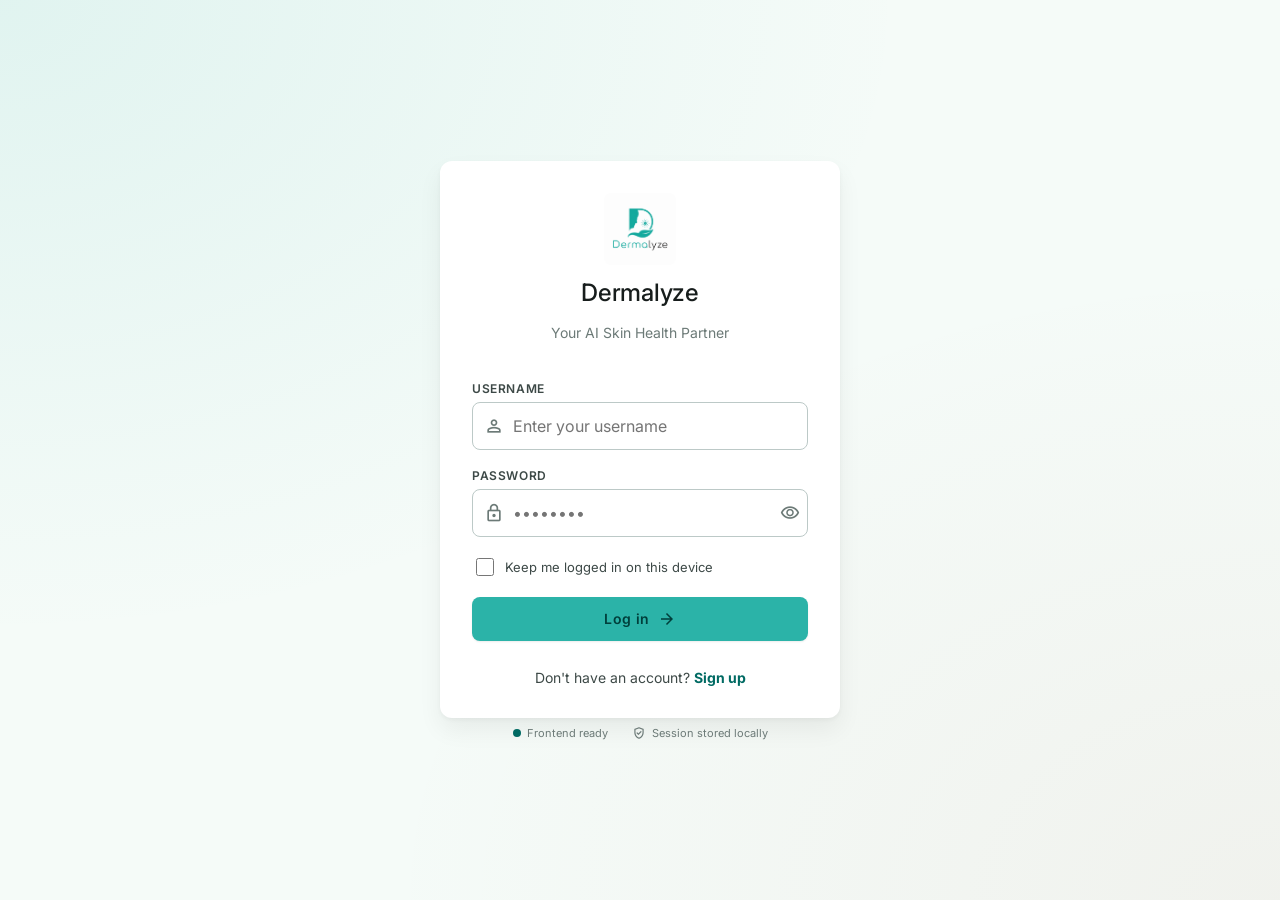
==== frontend/dashboard.html @ 114fb6b7 "Build HTML/CSS frontend and connect it to the FastAPI backend Implements the 8 designed screens (log" ====
<!DOCTYPE html>
<html lang="en">
<head>
  <meta charset="UTF-8">
  <meta name="viewport" content="width=device-width, initial-scale=1.0">
  <title>Dermalyze — Dashboard</title>
  <link rel="preconnect" href="https://fonts.googleapis.com">
  <link href="https://fonts.googleapis.com/css2?family=Inter:wght@300;400;500;600;700;800&display=swap" rel="stylesheet">
  <link href="https://fonts.googleapis.com/css2?family=Material+Symbols+Outlined:wght,FILL@100..700,0..1&display=swap" rel="stylesheet">
  <link rel="stylesheet" href="css/style.css">
</head>
<body>
  <div class="app-frame">
    <header class="topbar">
      <div class="topbar-left">
        <img class="topbar-logo" src="assets/images/logo.png" alt="">
        <span class="topbar-title">Dermalyze</span>
      </div>
      <button class="avatar-btn" data-account-btn aria-label="Account">
        <span class="material-symbols-outlined">account_circle</span>
      </button>
    </header>

    <main class="screen">
      <div>
        <p class="text-body-md text-outline" style="margin: 0;">Welcome back,</p>
        <h1 class="text-headline-md" style="margin: 2px 0 0;" data-username>there</h1>
      </div>

      <a href="body-part.html" class="card" style="display:flex; align-items:center; gap:16px; text-decoration:none; border-color: var(--primary-container);">
        <div style="width:56px; height:56px; border-radius: var(--radius-lg); background: color-mix(in srgb, var(--primary-container) 18%, transparent); display:flex; align-items:center; justify-content:center; flex-shrink:0;">
          <span class="material-symbols-outlined icon-filled text-primary" style="font-size:30px;">add_a_photo</span>
        </div>
        <div style="flex:1;">
          <h2 class="text-headline-sm" style="margin:0 0 2px;">Start a new scan</h2>
          <p class="text-body-md text-on-surface-variant" style="margin:0;">Select a body area, upload a photo, get an AI read</p>
        </div>
        <span class="material-symbols-outlined text-outline">chevron_right</span>
      </a>

      <a href="hospitals.html" class="card" style="display:flex; align-items:center; gap:16px; text-decoration:none;">
        <div style="width:56px; height:56px; border-radius: var(--radius-lg); background: var(--surface-container-high); display:flex; align-items:center; justify-content:center; flex-shrink:0;">
          <span class="material-symbols-outlined text-primary" style="font-size:30px;">medical_services</span>
        </div>
        <div style="flex:1;">
          <h2 class="text-headline-sm" style="margin:0 0 2px;">Find a dermatologist</h2>
          <p class="text-body-md text-on-surface-variant" style="margin:0;">Nearby clinics, sorted by distance</p>
        </div>
        <span class="material-symbols-outlined text-outline">chevron_right</span>
      </a>

      <div class="disclaimer">
        <span class="material-symbols-outlined">info</span>
        <p>Dermalyze provides AI-assisted, informational analysis only — it is not a medical diagnosis. Always consult a licensed dermatologist about any skin concern.</p>
      </div>
    </main>

    <nav class="bottom-nav">
      <a class="nav-item active" href="dashboard.html">
        <span class="material-symbols-outlined">dashboard</span>
        <span class="label">Dashboard</span>
      </a>
      <a class="nav-item" href="body-part.html">
        <span class="material-symbols-outlined">add_a_photo</span>
        <span class="label">New Scan</span>
      </a>
      <a class="nav-item" href="hospitals.html">
        <span class="material-symbols-outlined">medical_services</span>
        <span class="label">Clinics</span>
      </a>
    </nav>
  </div>

  <script src="js/config.js"></script>
  <script src="js/api.js"></script>
  <script src="js/auth.js"></script>
  <script src="js/nav.js"></script>
  <script>
    requireAuth();
  </script>
</body>
</html>
---- frontend/css/style.css ----
/* ==========================================================================
   Dermalyze — design tokens + components
   Palette/type scale carried over from the Stitch mockups (Frontend/*.txt)
   so every screen stays visually consistent with the original design.
   ========================================================================== */

:root {
  /* --- color: light (from the mockups' Tailwind theme) --- */
  --primary: #006a63;
  --primary-container: #2bb3a8;
  --on-primary: #ffffff;
  --on-primary-container: #003f3b;
  --on-primary-fixed-variant: #00504a;
  --inverse-primary: #5ddace;

  --secondary: #5f5e5e;
  --on-secondary: #ffffff;

  --tertiary: #984725;
  --tertiary-container: #ea8760;

  --error: #ba1a1a;
  --on-error: #ffffff;
  --error-container: #ffdad6;
  --on-error-container: #93000a;

  --background: #f5fbf8;
  --surface: #f5fbf8;
  --surface-bright: #f5fbf8;
  --surface-container-lowest: #ffffff;
  --surface-container-low: #eff5f3;
  --surface-container: #e9efed;
  --surface-container-high: #e4e9e7;
  --surface-container-highest: #dee4e2;
  --surface-variant: #dee4e2;
  --surface-dim: #d5dbd9;

  --on-background: #171d1c;
  --on-surface: #171d1c;
  --on-surface-variant: #3d4947;
  --inverse-surface: #2c3231;
  --inverse-on-surface: #ecf2f0;

  --outline: #6c7a77;
  --outline-variant: #bcc9c7;

  /* --- spacing / radius scale --- */
  --container-padding: 16px;
  --touch-target-min: 44px;
  --unit: 4px;
  --stack-gap: 12px;
  --section-gap: 24px;

  --radius-sm: 4px;
  --radius-lg: 8px;
  --radius-xl: 12px;
  --radius-full: 9999px;

  /* --- type scale --- */
  --font-body: "Inter", -apple-system, BlinkMacSystemFont, "Segoe UI", sans-serif;

  color-scheme: light;
}

@media (prefers-color-scheme: dark) {
  :root {
    --primary: #5ddace;
    --primary-container: #00504a;
    --on-primary: #00382f;
    --on-primary-container: #7cf6ea;
    --on-primary-fixed-variant: #7cf6ea;
    --inverse-primary: #006a63;

    --secondary: #c8c6c6;
    --on-secondary: #303030;

    --tertiary: #ffb59a;
    --tertiary-container: #793010;

    --error: #ffb4ab;
    --on-error: #690005;
    --error-container: #93000a;
    --on-error-container: #ffdad6;

    --background: #0e1513;
    --surface: #0e1513;
    --surface-bright: #343b39;
    --surface-container-lowest: #090f0e;
    --surface-container-low: #171d1c;
    --surface-container: #1b211f;
    --surface-container-high: #252b2a;
    --surface-container-highest: #303635;
    --surface-variant: #3d4947;
    --surface-dim: #0e1513;

    --on-background: #dee4e2;
    --on-surface: #dee4e2;
    --on-surface-variant: #bcc9c7;
    --inverse-surface: #dee4e2;
    --inverse-on-surface: #2c3231;

    --outline: #869390;
    --outline-variant: #3d4947;

    color-scheme: dark;
  }
}

/* --- reset --- */
* { box-sizing: border-box; }
html, body { margin: 0; padding: 0; }
body {
  font-family: var(--font-body);
  background: var(--background);
  color: var(--on-background);
  -webkit-font-smoothing: antialiased;
  min-height: 100vh;
}
img { max-width: 100%; display: block; }
a { color: inherit; }
button { font-family: inherit; }

.material-symbols-outlined {
  font-variation-settings: "FILL" 0, "wght" 400, "GRAD" 0, "opsz" 24;
  user-select: none;
  line-height: 1;
}
.icon-filled { font-variation-settings: "FILL" 1, "wght" 400, "GRAD" 0, "opsz" 24; }

/* --- type utilities --- */
.text-display { font-size: 32px; line-height: 40px; letter-spacing: -0.02em; font-weight: 300; }
.text-display-mobile { font-size: 28px; line-height: 36px; font-weight: 300; }
.text-headline-md { font-size: 24px; line-height: 32px; letter-spacing: -0.01em; font-weight: 500; }
.text-headline-sm { font-size: 20px; line-height: 28px; font-weight: 600; }
.text-body-lg { font-size: 16px; line-height: 24px; font-weight: 400; }
.text-body-md { font-size: 14px; line-height: 20px; font-weight: 400; }
.text-label-md { font-size: 12px; line-height: 16px; letter-spacing: 0.05em; font-weight: 600; }
.text-label-sm { font-size: 11px; line-height: 14px; font-weight: 500; }
.uppercase-label { text-transform: uppercase; letter-spacing: 0.08em; }

.text-primary { color: var(--primary); }
.text-secondary { color: var(--secondary); }
.text-outline { color: var(--outline); }
.text-error { color: var(--error); }
.text-on-surface-variant { color: var(--on-surface-variant); }

/* ==========================================================================
   App shell: mobile-first frame, phone-width card on wider viewports
   ========================================================================== */
.app-frame {
  width: 100%;
  max-width: 430px;
  margin: 0 auto;
  min-height: 100vh;
  background: var(--background);
  position: relative;
  display: flex;
  flex-direction: column;
}
@media (min-width: 640px) {
  body { background: var(--surface-container); }
  .app-frame {
    min-height: calc(100vh - 48px);
    margin: 24px auto;
    border-radius: var(--radius-xl);
    box-shadow: 0 2px 4px rgba(0, 0, 0, 0.06), 0 16px 32px rgba(0, 0, 0, 0.08);
    overflow: hidden;
  }
}

/* --- top app bar --- */
.topbar {
  position: sticky;
  top: 0;
  z-index: 20;
  height: 56px;
  min-height: 56px;
  background: var(--surface);
  box-shadow: 0 1px 2px rgba(0, 0, 0, 0.06);
  display: flex;
  align-items: center;
  justify-content: space-between;
  padding: 0 var(--container-padding);
}
.topbar-left { display: flex; align-items: center; gap: 12px; min-width: 0; }
.topbar-title { font-size: 18px; font-weight: 700; color: var(--primary); white-space: nowrap; overflow: hidden; text-overflow: ellipsis; }
.topbar-logo { height: 28px; width: 28px; object-fit: contain; border-radius: var(--radius-sm); flex-shrink: 0; }
.icon-btn {
  display: flex; align-items: center; justify-content: center;
  width: 40px; height: 40px; border-radius: var(--radius-full);
  border: none; background: transparent; color: var(--primary);
  cursor: pointer; transition: background 0.15s ease, transform 0.1s ease;
}
.icon-btn:hover { background: var(--surface-container-low); }
.icon-btn:active { transform: scale(0.94); }
.avatar-btn {
  width: 36px; height: 36px; border-radius: var(--radius-full);
  border: 1px solid var(--outline-variant); background: var(--surface-container-high);
  display: flex; align-items: center; justify-content: center; color: var(--secondary);
  cursor: pointer;
}

/* --- content area --- */
.screen {
  flex: 1;
  padding: var(--container-padding);
  padding-bottom: calc(80px + var(--container-padding));
  display: flex;
  flex-direction: column;
  gap: var(--section-gap);
}
.screen-narrow { max-width: 480px; margin: 0 auto; width: 100%; }

/* --- bottom nav --- */
.bottom-nav {
  position: sticky;
  bottom: 0;
  z-index: 20;
  height: 64px;
  background: color-mix(in srgb, var(--surface) 92%, transparent);
  backdrop-filter: blur(12px);
  -webkit-backdrop-filter: blur(12px);
  box-shadow: 0 -2px 10px rgba(0, 0, 0, 0.05);
  display: flex;
  justify-content: space-around;
  align-items: center;
  padding: 0 8px;
  border-top: 1px solid var(--outline-variant);
}
.nav-item {
  display: flex; flex-direction: column; align-items: center; justify-content: center;
  gap: 2px; color: var(--secondary); text-decoration: none;
  padding: 6px 14px; border-radius: var(--radius-lg);
  transition: transform 0.1s ease;
}
.nav-item span.label { font-size: 12px; line-height: 16px; font-weight: 600; }
.nav-item:active { transform: scale(0.92); }
.nav-item.active { color: var(--primary); }
.nav-item.active .material-symbols-outlined { font-variation-settings: "FILL" 1, "wght" 400, "GRAD" 0, "opsz" 24; }

/* ==========================================================================
   Forms
   ========================================================================== */
.field { display: flex; flex-direction: column; gap: 6px; }
.field-row { display: flex; justify-content: space-between; align-items: center; }
.field label {
  font-size: 12px; font-weight: 600; letter-spacing: 0.05em; text-transform: uppercase;
  color: var(--on-surface-variant);
}
.input-wrap { position: relative; }
.input-wrap .material-symbols-outlined {
  position: absolute; left: 12px; top: 50%; transform: translateY(-50%);
  color: var(--outline); font-size: 20px; pointer-events: none;
}
.input-wrap input, .input-wrap select {
  width: 100%;
  height: 48px;
  padding: 0 16px 0 40px;
  border: 1px solid var(--outline-variant);
  border-radius: var(--radius-lg);
  background: var(--surface-container-lowest);
  color: var(--on-surface);
  font-size: 16px;
  font-family: inherit;
  outline: none;
  transition: border-color 0.15s ease, box-shadow 0.15s ease;
}
.input-wrap input:focus, .input-wrap select:focus {
  border-color: var(--primary);
  box-shadow: 0 0 0 3px color-mix(in srgb, var(--primary) 18%, transparent);
}
.input-wrap.has-trailing input { padding-right: 44px; }
.input-trailing-btn {
  position: absolute; right: 8px; top: 50%; transform: translateY(-50%);
  border: none; background: transparent; color: var(--outline);
  width: 32px; height: 32px; border-radius: var(--radius-full);
  display: flex; align-items: center; justify-content: center; cursor: pointer;
}
.input-trailing-btn:hover { color: var(--on-surface); background: var(--surface-container-low); }

.checkbox-row { display: flex; align-items: center; gap: 8px; }
.checkbox-row input[type="checkbox"] {
  width: 18px; height: 18px; accent-color: var(--primary); cursor: pointer;
}
.checkbox-row label { font-size: 13px; color: var(--on-surface-variant); cursor: pointer; }

.segmented { display: grid; gap: 8px; }
.segmented[data-cols="2"] { grid-template-columns: repeat(2, 1fr); }
.segmented[data-cols="3"] { grid-template-columns: repeat(3, 1fr); }
.segmented button {
  height: 46px; border-radius: var(--radius-lg); border: 1px solid var(--outline-variant);
  background: var(--surface-container-lowest); color: var(--on-surface-variant);
  font-size: 14px; font-weight: 500; cursor: pointer; transition: all 0.15s ease;
}
.segmented button:hover { background: var(--surface-container-low); }
.segmented button.selected {
  background: var(--primary-container); color: var(--on-primary-container);
  border-color: var(--primary-container);
}
.segmented button:active { transform: scale(0.97); }

/* --- buttons --- */
.btn {
  display: inline-flex; align-items: center; justify-content: center; gap: 8px;
  height: var(--touch-target-min);
  padding: 0 20px;
  border-radius: var(--radius-lg);
  border: none;
  font-size: 14px; font-weight: 600; letter-spacing: 0.03em;
  cursor: pointer;
  transition: filter 0.15s ease, transform 0.08s ease, opacity 0.15s ease;
  font-family: inherit;
  text-decoration: none;
}
.btn:active { transform: scale(0.98); }
.btn:disabled { opacity: 0.45; cursor: not-allowed; filter: none; }
.btn-block { width: 100%; }
.btn-primary { background: var(--primary-container); color: var(--on-primary-container); box-shadow: 0 1px 2px rgba(0,0,0,0.08); }
.btn-primary:hover:not(:disabled) { filter: brightness(1.06); }
.btn-danger { background: var(--error); color: var(--on-error); }
.btn-danger:hover:not(:disabled) { filter: brightness(1.08); }
.btn-outline {
  background: transparent; color: var(--on-surface-variant);
  border: 2px solid var(--outline-variant);
}
.btn-outline:hover:not(:disabled) { background: var(--surface-container-low); }
.btn-text { background: transparent; color: var(--primary); padding: 0 4px; height: auto; }

/* --- cards / sections --- */
.card {
  background: var(--surface-container-lowest);
  border: 1px solid var(--outline-variant);
  border-radius: var(--radius-xl);
  padding: 20px;
}
.card-soft { background: var(--surface-container-low); border: 1px solid color-mix(in srgb, var(--outline-variant) 60%, transparent); }

/* --- progress / stepper --- */
.stepper { display: flex; flex-direction: column; gap: 8px; }
.stepper-row { display: flex; justify-content: space-between; align-items: baseline; }
.stepper-track { height: 6px; background: var(--surface-container-highest); border-radius: var(--radius-full); overflow: hidden; }
.stepper-fill { height: 100%; background: var(--primary-container); border-radius: var(--radius-full); transition: width 0.3s ease; }
.stepper-fill.error { background: var(--error); }

/* --- toggle pill group (front / back view) --- */
.toggle-pill {
  display: flex; padding: 4px; background: var(--surface-container-high);
  border-radius: var(--radius-xl);
}
.toggle-pill button {
  flex: 1; padding: 10px 0; border: none; background: transparent;
  border-radius: var(--radius-lg); font-size: 13px; font-weight: 600;
  color: var(--on-surface-variant); cursor: pointer; transition: all 0.15s ease;
}
.toggle-pill button.active { background: var(--surface-container-lowest); color: var(--primary); box-shadow: 0 1px 2px rgba(0,0,0,0.08); }

/* --- body region list item --- */
.zone-item {
  display: flex; align-items: center; justify-content: space-between; gap: 12px;
  padding: 14px 16px; border-radius: var(--radius-lg);
  border: 1px solid var(--outline-variant); background: var(--surface-container-lowest);
  cursor: pointer; transition: all 0.15s ease;
}
.zone-item:hover { background: var(--surface-container-low); }
.zone-item .zone-label { display: flex; align-items: center; gap: 10px; font-size: 15px; font-weight: 500; color: var(--on-surface); }
.zone-item .check-icon { opacity: 0; color: var(--primary); transition: opacity 0.15s ease; }
.zone-item.selected {
  border-color: var(--primary); background: color-mix(in srgb, var(--primary-container) 10%, var(--surface-container-lowest));
  box-shadow: inset 0 0 0 1px var(--primary);
}
.zone-item.selected .check-icon { opacity: 1; }

/* --- upload dropzone --- */
.dropzone {
  border: 2px dashed var(--primary);
  border-radius: var(--radius-xl);
  background: color-mix(in srgb, var(--primary-container) 8%, transparent);
  cursor: pointer;
  transition: background 0.15s ease;
  overflow: hidden;
}
.dropzone:hover { background: color-mix(in srgb, var(--primary-container) 14%, transparent); }
.dropzone.dragover { background: color-mix(in srgb, var(--primary-container) 20%, transparent); }
.dropzone-grid { display: grid; grid-template-columns: 1fr 1fr; }
.dropzone-cell {
  display: flex; flex-direction: column; align-items: center; justify-content: center; gap: 10px;
  padding: 28px 16px; text-align: center;
}
.dropzone-cell + .dropzone-cell { border-left: 1px solid color-mix(in srgb, var(--primary) 20%, transparent); }
.dropzone-cell .material-symbols-outlined { font-size: 48px; color: var(--primary); }
.dropzone-cell strong { color: var(--primary); font-size: 15px; }
.dropzone-cell small { color: var(--outline); font-size: 12px; }

.preview-frame {
  position: relative;
  border-radius: var(--radius-xl);
  overflow: hidden;
  aspect-ratio: 1 / 1;
  box-shadow: 0 4px 12px rgba(0,0,0,0.1);
  border: 1px solid var(--outline-variant);
  background: var(--surface-container);
}
.preview-frame img { width: 100%; height: 100%; object-fit: cover; }
.preview-badge {
  position: absolute; top: 12px; left: 12px;
  background: color-mix(in srgb, var(--primary) 90%, transparent);
  color: var(--on-primary); padding: 6px 12px; border-radius: var(--radius-full);
  display: flex; align-items: center; gap: 6px; font-size: 12px; font-weight: 600;
  backdrop-filter: blur(6px);
}
.preview-remove {
  position: absolute; top: 12px; right: 12px;
  width: 32px; height: 32px; border-radius: var(--radius-full);
  border: none; background: rgba(0,0,0,0.55); color: #fff;
  display: flex; align-items: center; justify-content: center; cursor: pointer;
}

/* --- risk badge / result gauge --- */
.badge {
  display: inline-flex; align-items: center; gap: 6px;
  padding: 8px 16px; border-radius: var(--radius-full);
  font-size: 13px; font-weight: 600;
}
.badge-error { background: var(--error-container); color: var(--on-error-container); border: 1px solid color-mix(in srgb, var(--error) 30%, transparent); }
.badge-success { background: color-mix(in srgb, var(--primary-container) 20%, transparent); color: var(--primary); border: 1px solid color-mix(in srgb, var(--primary-container) 30%, transparent); }

.gauge-wrap { position: relative; width: min(240px, 60vw); aspect-ratio: 1; margin: 0 auto; }
.gauge-wrap svg { width: 100%; height: 100%; transform: rotate(-90deg); }
.gauge-track { stroke: var(--surface-container-highest); }
.gauge-fill { stroke-linecap: round; transition: stroke-dasharray 0.6s ease; }
.gauge-fill.error { stroke: var(--error); }
.gauge-fill.ok { stroke: var(--primary-container); }
.gauge-center { position: absolute; inset: 0; display: flex; flex-direction: column; align-items: center; justify-content: center; }
.gauge-percent { font-size: 40px; font-weight: 700; color: var(--primary); line-height: 1; }
.gauge-label { font-size: 15px; color: var(--on-surface-variant); margin-top: 4px; }

.quote-line {
  border-left: 4px solid var(--primary-container);
  padding-left: 16px; font-size: 16px; line-height: 1.6; color: var(--on-surface);
}

/* --- prediction rank list (secondary candidates) --- */
.rank-list { display: flex; flex-direction: column; gap: 8px; }
.rank-row { display: flex; align-items: center; gap: 10px; font-size: 13px; }
.rank-row .rank-name { flex: 1; color: var(--on-surface-variant); }
.rank-row .rank-bar-track { flex-basis: 96px; height: 6px; background: var(--surface-container-highest); border-radius: var(--radius-full); overflow: hidden; }
.rank-row .rank-bar-fill { height: 100%; background: var(--outline); border-radius: var(--radius-full); }
.rank-row .rank-pct { width: 42px; text-align: right; color: var(--on-surface-variant); font-variant-numeric: tabular-nums; }

/* --- disclaimer --- */
.disclaimer {
  display: flex; gap: 12px; padding: 16px;
  background: var(--surface-container); border-radius: var(--radius-xl);
  border-top: 4px solid color-mix(in srgb, var(--secondary) 30%, transparent);
}
.disclaimer .material-symbols-outlined { color: var(--secondary); flex-shrink: 0; }
.disclaimer p { margin: 0; font-size: 11px; line-height: 1.5; color: var(--on-surface); }

/* --- clinic card --- */
.clinic-card { display: flex; flex-direction: column; gap: 12px; }
.clinic-head { display: flex; justify-content: space-between; align-items: flex-start; gap: 12px; }
.clinic-head h4 { margin: 0; font-size: 16px; font-weight: 700; color: var(--on-surface); }
.clinic-meta { display: flex; gap: 16px; padding: 10px 0; border-top: 1px solid color-mix(in srgb, var(--outline-variant) 60%, transparent); border-bottom: 1px solid color-mix(in srgb, var(--outline-variant) 60%, transparent); }
.clinic-meta span { display: flex; align-items: center; gap: 6px; font-size: 13px; color: var(--secondary); }
.status-pill { font-size: 11px; font-weight: 600; padding: 3px 10px; border-radius: var(--radius-full); }
.status-open { background: color-mix(in srgb, var(--primary-container) 20%, transparent); color: var(--primary); }
.status-closed { background: var(--error-container); color: var(--on-error-container); }

/* --- empty / loading / error states --- */
.state-panel {
  display: flex; flex-direction: column; align-items: center; text-align: center; gap: 12px;
  padding: 40px 20px; color: var(--on-surface-variant);
}
.state-panel .material-symbols-outlined { font-size: 42px; color: var(--outline); }
.state-panel h3 { margin: 0; font-size: 16px; color: var(--on-surface); }
.state-panel p { margin: 0; font-size: 13px; line-height: 1.5; max-width: 34ch; }

.spinner {
  width: 22px; height: 22px; border-radius: 50%;
  border: 3px solid color-mix(in srgb, var(--on-primary-container) 30%, transparent);
  border-top-color: var(--on-primary-container);
  animation: spin 0.7s linear infinite;
}
@keyframes spin { to { transform: rotate(360deg); } }

.banner {
  display: flex; align-items: flex-start; gap: 10px;
  padding: 12px 14px; border-radius: var(--radius-lg);
  font-size: 13px; line-height: 1.5;
}
.banner-error { background: var(--error-container); color: var(--on-error-container); }
.banner .material-symbols-outlined { font-size: 18px; }

.system-status { display: flex; justify-content: center; gap: var(--section-gap); margin-top: 8px; }
.system-status .dot { display: flex; align-items: center; gap: 6px; font-size: 11px; color: var(--outline); }
.system-status .pulse { width: 8px; height: 8px; border-radius: 50%; background: var(--primary); animation: pulse 2s ease-in-out infinite; }
@keyframes pulse { 0%, 100% { opacity: 1; } 50% { opacity: 0.4; } }

@media (prefers-reduced-motion: reduce) {
  * { animation: none !important; transition: none !important; }
}

.hidden { display: none !important; }
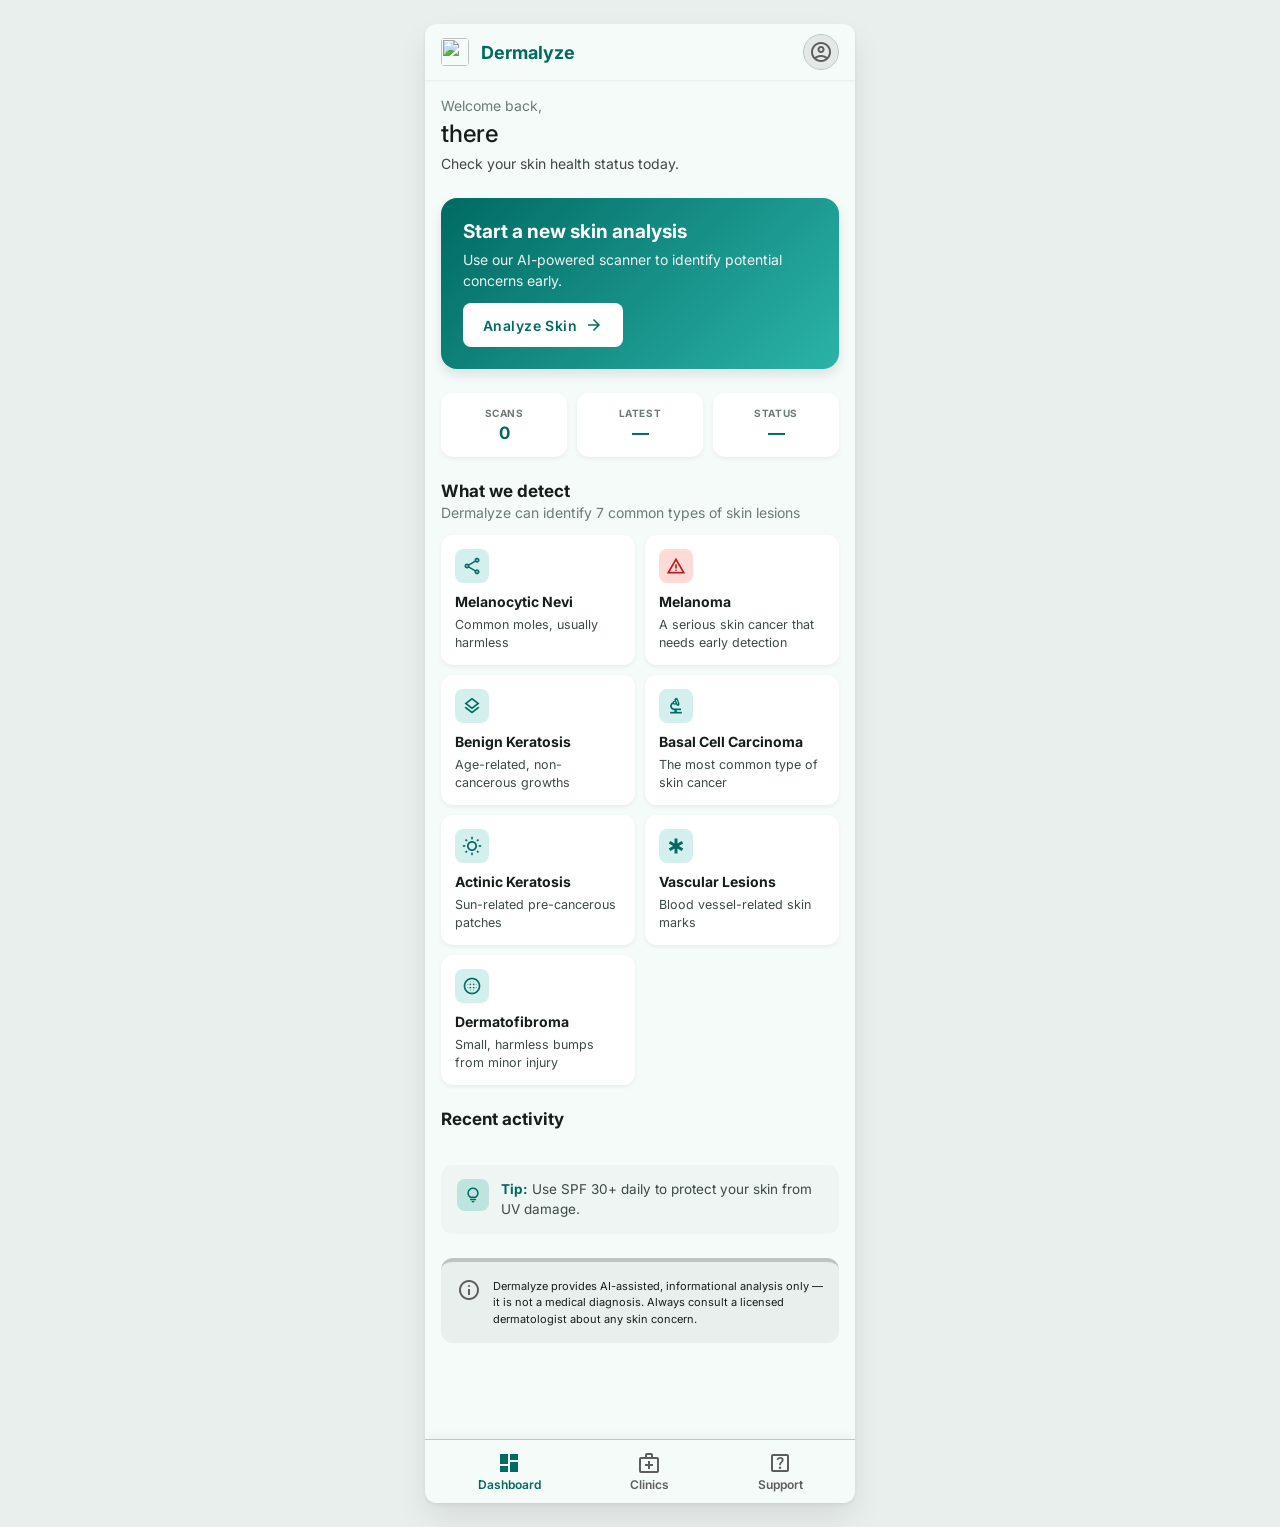
==== commit a055c4c7: "Refresh dashboard: fix bottom nav, add subtitle and lesion-type overview Aligns with the latest Stit" ====
--- a/frontend/dashboard.html
+++ b/frontend/dashboard.html
@@ -13,7 +13,7 @@
   <div class="app-frame">
     <header class="topbar">
       <div class="topbar-left">
-        <img class="topbar-logo" src="assets/images/logo.png" alt="">
+        <img class="topbar-logo" src="assets/images/logo-icon.png" alt="">
         <span class="topbar-title">Dermalyze</span>
       </div>
       <button class="avatar-btn" data-account-btn aria-label="Account">
@@ -25,29 +25,94 @@
       <div>
         <p class="text-body-md text-outline" style="margin: 0;">Welcome back,</p>
         <h1 class="text-headline-md" style="margin: 2px 0 0;" data-username>there</h1>
+        <p class="text-body-md text-on-surface-variant" style="margin: 4px 0 0;">Check your skin health status today.</p>
       </div>
 
-      <a href="body-part.html" class="card" style="display:flex; align-items:center; gap:16px; text-decoration:none; border-color: var(--primary-container);">
-        <div style="width:56px; height:56px; border-radius: var(--radius-lg); background: color-mix(in srgb, var(--primary-container) 18%, transparent); display:flex; align-items:center; justify-content:center; flex-shrink:0;">
-          <span class="material-symbols-outlined icon-filled text-primary" style="font-size:30px;">add_a_photo</span>
+      <div class="dash-hero">
+        <h2>Start a new skin analysis</h2>
+        <p>Use our AI-powered scanner to identify potential concerns early.</p>
+        <a href="body-part.html" class="btn">
+          Analyze Skin
+          <span class="material-symbols-outlined" style="font-size:18px;">arrow_forward</span>
+        </a>
+      </div>
+
+      <div class="stat-row">
+        <div class="stat-tile">
+          <span class="stat-label">Scans</span>
+          <span class="stat-value" id="stat-scans">0</span>
         </div>
-        <div style="flex:1;">
-          <h2 class="text-headline-sm" style="margin:0 0 2px;">Start a new scan</h2>
-          <p class="text-body-md text-on-surface-variant" style="margin:0;">Select a body area, upload a photo, get an AI read</p>
+        <div class="stat-tile">
+          <span class="stat-label">Latest</span>
+          <span class="stat-value" id="stat-latest">—</span>
         </div>
-        <span class="material-symbols-outlined text-outline">chevron_right</span>
-      </a>
+        <div class="stat-tile">
+          <span class="stat-label">Status</span>
+          <span class="stat-value" id="stat-status">—</span>
+        </div>
+      </div>
 
-      <a href="hospitals.html" class="card" style="display:flex; align-items:center; gap:16px; text-decoration:none;">
-        <div style="width:56px; height:56px; border-radius: var(--radius-lg); background: var(--surface-container-high); display:flex; align-items:center; justify-content:center; flex-shrink:0;">
-          <span class="material-symbols-outlined text-primary" style="font-size:30px;">medical_services</span>
+      <section style="display:flex; flex-direction:column; gap: var(--stack-gap);">
+        <div>
+          <h3 style="margin:0 0 2px; font-size:17px; font-weight:700;">What we detect</h3>
+          <p class="text-body-md text-outline" style="margin:0;">Dermalyze can identify 7 common types of skin lesions</p>
         </div>
-        <div style="flex:1;">
-          <h2 class="text-headline-sm" style="margin:0 0 2px;">Find a dermatologist</h2>
-          <p class="text-body-md text-on-surface-variant" style="margin:0;">Nearby clinics, sorted by distance</p>
+        <div class="detect-grid">
+          <div class="detect-card">
+            <span class="detect-icon material-symbols-outlined">share</span>
+            <h4>Melanocytic Nevi</h4>
+            <p>Common moles, usually harmless</p>
+          </div>
+          <div class="detect-card">
+            <span class="detect-icon detect-icon-danger material-symbols-outlined">warning</span>
+            <h4>Melanoma</h4>
+            <p>A serious skin cancer that needs early detection</p>
+          </div>
+          <div class="detect-card">
+            <span class="detect-icon material-symbols-outlined">layers</span>
+            <h4>Benign Keratosis</h4>
+            <p>Age-related, non-cancerous growths</p>
+          </div>
+          <div class="detect-card">
+            <span class="detect-icon material-symbols-outlined">biotech</span>
+            <h4>Basal Cell Carcinoma</h4>
+            <p>The most common type of skin cancer</p>
+          </div>
+          <div class="detect-card">
+            <span class="detect-icon material-symbols-outlined">wb_sunny</span>
+            <h4>Actinic Keratosis</h4>
+            <p>Sun-related pre-cancerous patches</p>
+          </div>
+          <div class="detect-card">
+            <span class="detect-icon material-symbols-outlined">emergency</span>
+            <h4>Vascular Lesions</h4>
+            <p>Blood vessel-related skin marks</p>
+          </div>
+          <div class="detect-card">
+            <span class="detect-icon material-symbols-outlined">blur_circular</span>
+            <h4>Dermatofibroma</h4>
+            <p>Small, harmless bumps from minor injury</p>
+          </div>
         </div>
-        <span class="material-symbols-outlined text-outline">chevron_right</span>
-      </a>
+      </section>
+
+      <section style="display:flex; flex-direction:column; gap: var(--stack-gap);">
+        <div class="section-head">
+          <h3>Recent activity</h3>
+          <button type="button" class="link hidden" id="see-all-btn">See all</button>
+        </div>
+        <div id="activity-list" style="display:flex; flex-direction:column; gap:12px;"></div>
+        <div id="activity-empty" class="state-panel hidden" style="padding: 24px 16px;">
+          <span class="material-symbols-outlined">history</span>
+          <h3>No scans yet</h3>
+          <p>Your completed skin analyses will show up here.</p>
+        </div>
+      </section>
+
+      <div class="tip-card">
+        <span class="icon-badge"><span class="material-symbols-outlined" style="font-size:18px;">lightbulb</span></span>
+        <p><strong>Tip:</strong> Use SPF 30+ daily to protect your skin from UV damage.</p>
+      </div>
 
       <div class="disclaimer">
         <span class="material-symbols-outlined">info</span>
@@ -60,13 +125,13 @@
         <span class="material-symbols-outlined">dashboard</span>
         <span class="label">Dashboard</span>
       </a>
-      <a class="nav-item" href="body-part.html">
-        <span class="material-symbols-outlined">add_a_photo</span>
-        <span class="label">New Scan</span>
-      </a>
       <a class="nav-item" href="hospitals.html">
         <span class="material-symbols-outlined">medical_services</span>
         <span class="label">Clinics</span>
+      </a>
+      <a class="nav-item" href="support.html">
+        <span class="material-symbols-outlined">help_center</span>
+        <span class="label">Support</span>
       </a>
     </nav>
   </div>
@@ -75,8 +140,7 @@
   <script src="js/api.js"></script>
   <script src="js/auth.js"></script>
   <script src="js/nav.js"></script>
-  <script>
-    requireAuth();
-  </script>
+  <script src="js/history.js"></script>
+  <script src="js/dashboard.js"></script>
 </body>
 </html>
--- a/frontend/css/style.css
+++ b/frontend/css/style.css
@@ -54,56 +54,25 @@
   --radius-sm: 4px;
   --radius-lg: 8px;
   --radius-xl: 12px;
+  --radius-container: 16px;
   --radius-full: 9999px;
+
+  /* --- elevation (Clinical Clarity spec: tonal layers + diffused ambient shadows) --- */
+  --shadow-1: 0 2px 4px rgba(0, 0, 0, 0.06);
+  --shadow-2: 0 6px 12px rgba(0, 0, 0, 0.10);
+
+  /* --- semantic risk colors (Low / Moderate / High) --- */
+  --risk-low-bg: #e1f0e5;
+  --risk-low-fg: #1e6b3a;
+  --risk-moderate-bg: #fdead2;
+  --risk-moderate-fg: #8a4a10;
+  --risk-high-bg: var(--error-container);
+  --risk-high-fg: var(--on-error-container);
 
   /* --- type scale --- */
   --font-body: "Inter", -apple-system, BlinkMacSystemFont, "Segoe UI", sans-serif;
 
   color-scheme: light;
-}
-
-@media (prefers-color-scheme: dark) {
-  :root {
-    --primary: #5ddace;
-    --primary-container: #00504a;
-    --on-primary: #00382f;
-    --on-primary-container: #7cf6ea;
-    --on-primary-fixed-variant: #7cf6ea;
-    --inverse-primary: #006a63;
-
-    --secondary: #c8c6c6;
-    --on-secondary: #303030;
-
-    --tertiary: #ffb59a;
-    --tertiary-container: #793010;
-
-    --error: #ffb4ab;
-    --on-error: #690005;
-    --error-container: #93000a;
-    --on-error-container: #ffdad6;
-
-    --background: #0e1513;
-    --surface: #0e1513;
-    --surface-bright: #343b39;
-    --surface-container-lowest: #090f0e;
-    --surface-container-low: #171d1c;
-    --surface-container: #1b211f;
-    --surface-container-high: #252b2a;
-    --surface-container-highest: #303635;
-    --surface-variant: #3d4947;
-    --surface-dim: #0e1513;
-
-    --on-background: #dee4e2;
-    --on-surface: #dee4e2;
-    --on-surface-variant: #bcc9c7;
-    --inverse-surface: #dee4e2;
-    --inverse-on-surface: #2c3231;
-
-    --outline: #869390;
-    --outline-variant: #3d4947;
-
-    color-scheme: dark;
-  }
 }
 
 /* --- reset --- */
@@ -379,13 +348,14 @@
   transition: background 0.15s ease;
   overflow: hidden;
 }
-.dropzone:hover { background: color-mix(in srgb, var(--primary-container) 14%, transparent); }
 .dropzone.dragover { background: color-mix(in srgb, var(--primary-container) 20%, transparent); }
 .dropzone-grid { display: grid; grid-template-columns: 1fr 1fr; }
 .dropzone-cell {
   display: flex; flex-direction: column; align-items: center; justify-content: center; gap: 10px;
   padding: 28px 16px; text-align: center;
-}
+  transition: background 0.15s ease;
+}
+.dropzone-cell:hover { background: color-mix(in srgb, var(--primary-container) 20%, transparent); }
 .dropzone-cell + .dropzone-cell { border-left: 1px solid color-mix(in srgb, var(--primary) 20%, transparent); }
 .dropzone-cell .material-symbols-outlined { font-size: 48px; color: var(--primary); }
 .dropzone-cell strong { color: var(--primary); font-size: 15px; }
@@ -429,6 +399,7 @@
 .gauge-track { stroke: var(--surface-container-highest); }
 .gauge-fill { stroke-linecap: round; transition: stroke-dasharray 0.6s ease; }
 .gauge-fill.error { stroke: var(--error); }
+.gauge-fill.moderate { stroke: var(--risk-moderate-fg); }
 .gauge-fill.ok { stroke: var(--primary-container); }
 .gauge-center { position: absolute; inset: 0; display: flex; flex-direction: column; align-items: center; justify-content: center; }
 .gauge-percent { font-size: 40px; font-weight: 700; color: var(--primary); line-height: 1; }
@@ -501,3 +472,304 @@
 }
 
 .hidden { display: none !important; }
+
+/* ==========================================================================
+   4-step circular stepper (Account → Body Part → Capture → Review)
+   ========================================================================== */
+.circle-stepper {
+  display: flex;
+  align-items: flex-start;
+  gap: 0;
+}
+.circle-step {
+  display: flex;
+  flex-direction: column;
+  align-items: center;
+  gap: 6px;
+  flex: 1;
+  position: relative;
+}
+.circle-step::before {
+  content: "";
+  position: absolute;
+  top: 15px;
+  right: 50%;
+  width: 100%;
+  height: 2px;
+  background: var(--surface-container-highest);
+  z-index: 0;
+}
+.circle-step:first-child::before { display: none; }
+.circle-step.done::before { background: var(--primary); }
+.circle-step .dot {
+  width: 30px; height: 30px;
+  border-radius: 50%;
+  display: flex; align-items: center; justify-content: center;
+  font-size: 13px; font-weight: 700;
+  background: var(--surface-container-highest);
+  color: var(--outline);
+  position: relative; z-index: 1;
+  transition: background 0.2s ease, color 0.2s ease;
+}
+.circle-step .step-label {
+  font-size: 11px; font-weight: 600; color: var(--outline);
+  text-align: center;
+}
+.circle-step.done .dot { background: var(--primary); color: var(--on-primary); }
+.circle-step.done .step-label { color: var(--on-surface-variant); }
+.circle-step.current .dot {
+  background: var(--surface-container-lowest);
+  color: var(--primary);
+  border: 2px solid var(--primary);
+  box-shadow: 0 0 0 4px color-mix(in srgb, var(--primary) 16%, transparent);
+}
+.circle-step.current .step-label { color: var(--primary); font-weight: 700; }
+
+/* ==========================================================================
+   Dashboard
+   ========================================================================== */
+.dash-hero {
+  border-radius: var(--radius-container);
+  padding: 22px;
+  background: linear-gradient(135deg, var(--primary) 0%, var(--primary-container) 100%);
+  color: var(--on-primary);
+  display: flex; flex-direction: column; gap: 6px;
+  box-shadow: var(--shadow-2);
+}
+.dash-hero h2 { margin: 0; font-size: 19px; font-weight: 700; }
+.dash-hero p { margin: 0 0 6px; font-size: 14px; opacity: 0.92; line-height: 1.5; }
+.dash-hero .btn { background: var(--on-primary); color: var(--primary); align-self: flex-start; }
+
+.stat-row { display: grid; grid-template-columns: repeat(3, 1fr); gap: 10px; }
+.stat-tile {
+  background: var(--surface-container-lowest);
+  border-radius: var(--radius-xl);
+  box-shadow: var(--shadow-1);
+  padding: 14px 8px;
+  text-align: center;
+  display: flex; flex-direction: column; gap: 4px;
+}
+.stat-tile .stat-label { font-size: 10px; font-weight: 700; letter-spacing: 0.06em; color: var(--outline); text-transform: uppercase; }
+.stat-tile .stat-value { font-size: 17px; font-weight: 700; color: var(--primary); }
+.stat-tile .stat-sub { font-size: 10px; color: var(--outline); }
+
+.section-head { display: flex; align-items: baseline; justify-content: space-between; }
+.section-head h3 { margin: 0; font-size: 17px; font-weight: 700; }
+.section-head a, .section-head button.link {
+  font-size: 13px; font-weight: 600; color: var(--primary);
+  background: none; border: none; cursor: pointer; text-decoration: none; padding: 0;
+}
+
+.activity-card {
+  background: var(--surface-container-lowest);
+  border-radius: var(--radius-xl);
+  box-shadow: var(--shadow-1);
+  overflow: hidden;
+  display: flex; flex-direction: column;
+  text-decoration: none; color: inherit;
+  cursor: pointer;
+}
+.activity-card .thumb { width: 100%; aspect-ratio: 16/9; object-fit: cover; background: var(--surface-container-high); }
+.activity-card .body { padding: 14px 16px; display: flex; flex-direction: column; gap: 6px; }
+.activity-card .meta-row { display: flex; align-items: center; justify-content: space-between; gap: 8px; }
+.activity-card .meta-row .when { font-size: 13px; color: var(--on-surface-variant); font-weight: 600; }
+.activity-card .finding { margin: 0; font-size: 13.5px; color: var(--on-surface-variant); line-height: 1.5; }
+.activity-card .view-link { font-size: 13px; font-weight: 600; color: var(--primary); display: inline-flex; align-items: center; gap: 2px; }
+
+.risk-pill {
+  display: inline-flex; align-items: center; gap: 4px;
+  padding: 4px 10px; border-radius: var(--radius-full);
+  font-size: 10.5px; font-weight: 700; letter-spacing: 0.03em; text-transform: uppercase;
+  white-space: nowrap;
+}
+.risk-pill.low { background: var(--risk-low-bg); color: var(--risk-low-fg); }
+.risk-pill.moderate { background: var(--risk-moderate-bg); color: var(--risk-moderate-fg); }
+.risk-pill.high { background: var(--risk-high-bg); color: var(--risk-high-fg); }
+
+.detect-grid { display: grid; grid-template-columns: 1fr 1fr; gap: 10px; }
+.detect-card {
+  background: var(--surface-container-lowest);
+  border-radius: var(--radius-xl);
+  box-shadow: var(--shadow-1);
+  padding: 14px;
+  display: flex; flex-direction: column; gap: 6px;
+}
+.detect-card .detect-icon {
+  width: 34px; height: 34px; border-radius: var(--radius-lg);
+  background: color-mix(in srgb, var(--primary-container) 20%, transparent);
+  color: var(--primary);
+  display: flex; align-items: center; justify-content: center;
+  font-size: 20px;
+}
+.detect-card .detect-icon.detect-icon-danger {
+  background: var(--error-container);
+  color: var(--error);
+}
+.detect-card h4 { margin: 4px 0 0; font-size: 14px; font-weight: 700; color: var(--on-surface); }
+.detect-card p { margin: 0; font-size: 12.5px; color: var(--on-surface-variant); line-height: 1.4; }
+
+.tip-card {
+  display: flex; gap: 12px; align-items: flex-start;
+  background: var(--surface-container-low);
+  border-radius: var(--radius-xl);
+  padding: 14px 16px;
+}
+.tip-card .icon-badge {
+  width: 32px; height: 32px; border-radius: var(--radius-lg);
+  background: color-mix(in srgb, var(--primary-container) 25%, transparent);
+  display: flex; align-items: center; justify-content: center;
+  color: var(--primary); flex-shrink: 0;
+}
+.tip-card p { margin: 0; font-size: 13.5px; color: var(--on-surface-variant); line-height: 1.5; }
+.tip-card strong { color: var(--primary); }
+
+/* ==========================================================================
+   Body-part silhouette hotspots
+   ========================================================================== */
+.silhouette-card {
+  position: relative;
+  border-radius: var(--radius-container);
+  background: var(--surface-container-lowest);
+  box-shadow: var(--shadow-1);
+  padding: 8px;
+  overflow: hidden;
+}
+.silhouette-frame { position: relative; width: 100%; }
+.silhouette-frame img { width: 100%; height: auto; display: block; }
+.hotspot {
+  position: absolute;
+  transform: translate(-50%, -50%);
+  width: 15%;
+  aspect-ratio: 1;
+  min-width: 34px;
+  border-radius: 50%;
+  border: none;
+  background: transparent;
+  cursor: pointer;
+  transition: background 0.15s ease, box-shadow 0.15s ease;
+}
+.hotspot:hover, .hotspot:focus-visible { background: color-mix(in srgb, var(--primary) 14%, transparent); outline: none; }
+.hotspot:focus-visible { box-shadow: 0 0 0 3px color-mix(in srgb, var(--primary) 35%, transparent); }
+.hotspot.selected { background: color-mix(in srgb, var(--primary) 22%, transparent); box-shadow: 0 0 0 2px var(--primary); }
+.silhouette-hint {
+  position: absolute; bottom: 10px; left: 50%; transform: translateX(-50%);
+  background: color-mix(in srgb, var(--surface-container-lowest) 88%, transparent);
+  backdrop-filter: blur(6px);
+  border: 1px solid var(--outline-variant);
+  border-radius: var(--radius-full);
+  padding: 6px 12px;
+  font-size: 12px; font-weight: 600; color: var(--primary);
+  display: flex; align-items: center; gap: 6px;
+  pointer-events: none;
+}
+.selected-region-label {
+  text-align: center; font-size: 13px; font-weight: 600; color: var(--on-surface-variant);
+  padding-top: 4px;
+}
+.selected-region-label strong { color: var(--primary); }
+
+/* ==========================================================================
+   Analysis result: texture/pigment note cards
+   ========================================================================== */
+.note-grid { display: grid; grid-template-columns: 1fr 1fr; gap: 10px; }
+@media (max-width: 380px) { .note-grid { grid-template-columns: 1fr; } }
+.note-card {
+  background: var(--surface-container-low);
+  border-radius: var(--radius-lg);
+  padding: 14px;
+  display: flex; flex-direction: column; gap: 6px;
+}
+.note-card .note-label {
+  display: flex; align-items: center; gap: 6px;
+  font-size: 12px; font-weight: 700; letter-spacing: 0.04em; text-transform: uppercase;
+  color: var(--primary);
+}
+.note-card p { margin: 0; font-size: 13px; color: var(--on-surface-variant); line-height: 1.5; }
+
+/* ==========================================================================
+   Clinics: search, filters, rating stars, map
+   ========================================================================== */
+.search-input-wrap {
+  position: relative;
+}
+.search-input-wrap .material-symbols-outlined {
+  position: absolute; left: 14px; top: 50%; transform: translateY(-50%);
+  color: var(--outline);
+}
+.search-input-wrap input {
+  width: 100%; height: 46px;
+  padding: 0 16px 0 42px;
+  border-radius: var(--radius-full);
+  border: 1px solid var(--outline-variant);
+  background: var(--surface-container-lowest);
+  font-size: 14px; color: var(--on-surface);
+  outline: none;
+}
+.search-input-wrap input:focus { border-color: var(--primary); box-shadow: 0 0 0 3px color-mix(in srgb, var(--primary) 16%, transparent); }
+
+.filter-row { display: flex; gap: 8px; overflow-x: auto; padding-bottom: 2px; }
+.filter-chip {
+  white-space: nowrap;
+  padding: 8px 16px;
+  border-radius: var(--radius-full);
+  border: 1px solid var(--outline-variant);
+  background: var(--surface-container-lowest);
+  color: var(--on-surface-variant);
+  font-size: 12.5px; font-weight: 600;
+  cursor: pointer;
+  transition: all 0.15s ease;
+  display: inline-flex; align-items: center; gap: 4px;
+}
+.filter-chip:hover { background: var(--surface-container-low); }
+.filter-chip.active { background: var(--primary); border-color: var(--primary); color: var(--on-primary); }
+
+.map-frame {
+  width: 100%; aspect-ratio: 16/9;
+  border-radius: var(--radius-container);
+  overflow: hidden;
+  border: 1px solid var(--outline-variant);
+  box-shadow: var(--shadow-1);
+}
+.map-frame iframe { width: 100%; height: 100%; border: 0; display: block; }
+
+.stars { display: inline-flex; align-items: center; gap: 3px; }
+.stars .material-symbols-outlined { font-size: 14px; color: var(--tertiary); }
+.stars .rating-value { font-size: 12.5px; font-weight: 700; color: var(--on-surface); }
+.stars .rating-count { font-size: 11.5px; color: var(--outline); }
+
+/* ==========================================================================
+   Support: FAQ accordion + contact form
+   ========================================================================== */
+.faq-group { display: flex; flex-direction: column; gap: 8px; }
+.faq-item {
+  background: var(--surface-container-lowest);
+  border-radius: var(--radius-lg);
+  box-shadow: var(--shadow-1);
+  overflow: hidden;
+}
+.faq-item summary {
+  list-style: none;
+  cursor: pointer;
+  padding: 15px 16px;
+  display: flex; align-items: center; justify-content: space-between;
+  font-size: 14.5px; font-weight: 600; color: var(--on-surface);
+}
+.faq-item summary::-webkit-details-marker { display: none; }
+.faq-item summary .material-symbols-outlined { color: var(--outline); transition: transform 0.2s ease; }
+.faq-item[open] summary .material-symbols-outlined { transform: rotate(180deg); }
+.faq-item .faq-body { padding: 0 16px 16px; font-size: 13.5px; color: var(--on-surface-variant); line-height: 1.6; }
+
+.field textarea {
+  width: 100%;
+  min-height: 100px;
+  padding: 12px 14px;
+  border: 1px solid var(--outline-variant);
+  border-radius: var(--radius-lg);
+  background: var(--surface-container-lowest);
+  color: var(--on-surface);
+  font-family: inherit;
+  font-size: 14px;
+  resize: vertical;
+  outline: none;
+}
+.field textarea:focus { border-color: var(--primary); box-shadow: 0 0 0 3px color-mix(in srgb, var(--primary) 18%, transparent); }
